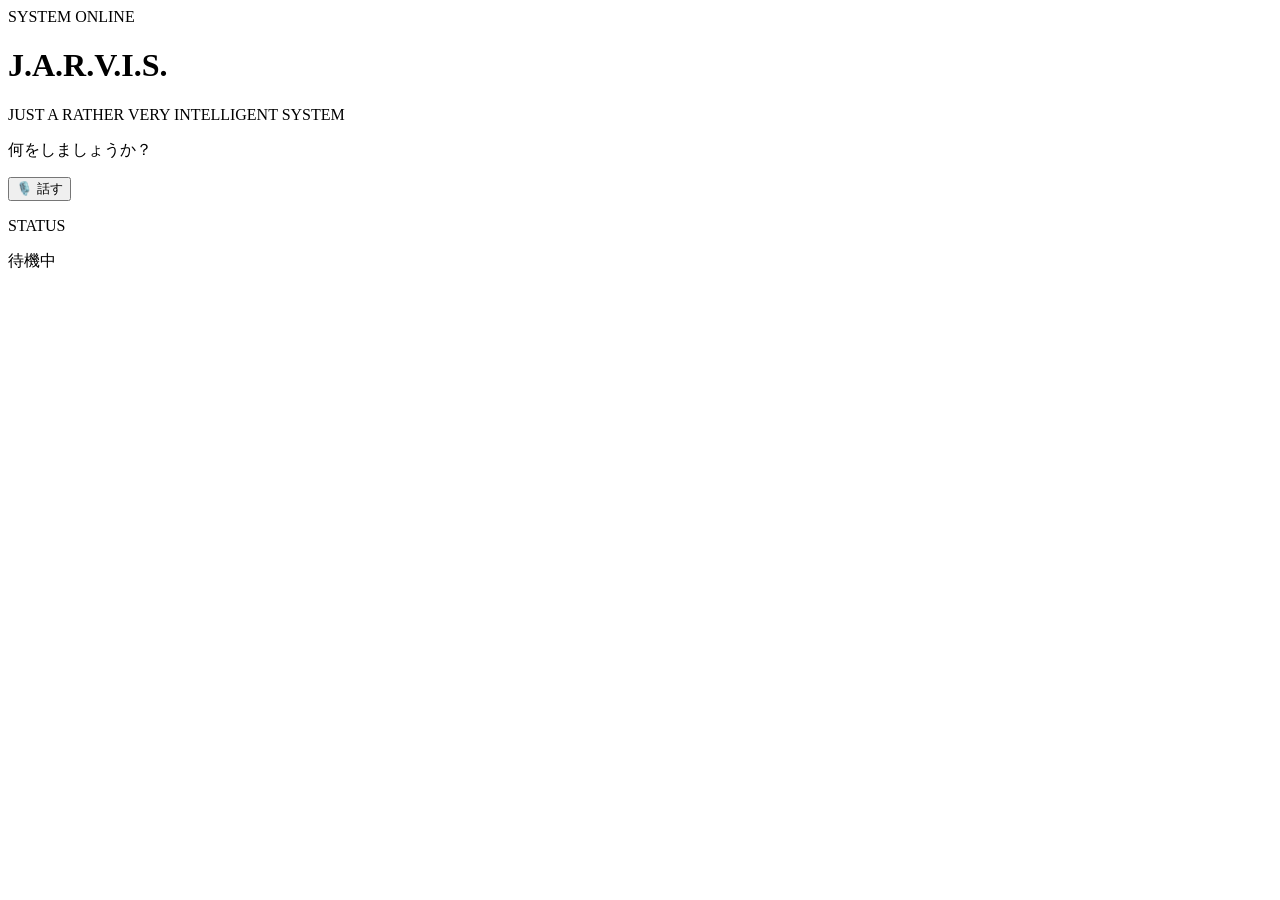
==== Jarvis/index.html @ aa0f928d "index.html を更新" ====
<!DOCTYPE html>
<html lang="ja">
<head>
  <meta charset="UTF-8">
  <meta name="viewport" content="width=device-width, initial-scale=1.0">
  <title>J.A.R.V.I.S.</title>
  <link rel="stylesheet" href="style.css">
</head>

<body>

  <main class="jarvis">
    <div class="status">
      <span class="status-dot"></span>
      SYSTEM ONLINE
    </div>

    <h1>J.A.R.V.I.S.</h1>

    <p class="subtitle">JUST A RATHER VERY INTELLIGENT SYSTEM</p>

    <div class="core">
      <div class="core-inner"></div>
    </div>

    <p id="message">何をしましょうか？</p>

    <button id="talkButton">
      🎙️ 話す
    </button>

    <div class="activity">
      <p>STATUS</p>
      <span id="statusText">待機中</span>
    </div>
  </main>

  <script src="app.js"></script>
</body>
</html>
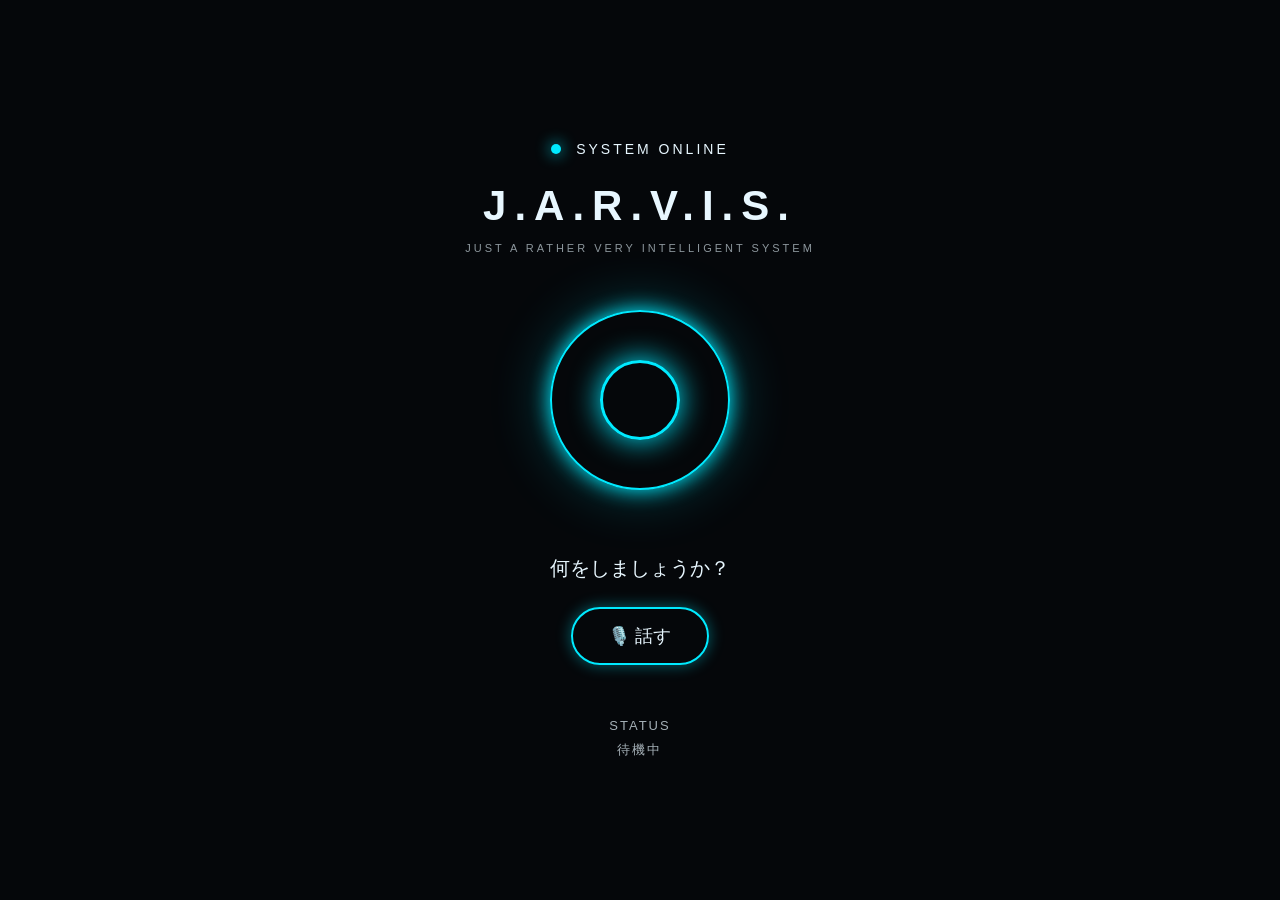
==== commit 40abab24: "index.html を更新" ====
--- a/Jarvis/index.html
+++ b/Jarvis/index.html
@@ -2,39 +2,77 @@
 <html lang="ja">
 <head>
   <meta charset="UTF-8">
-  <meta name="viewport" content="width=device-width, initial-scale=1.0">
+
+  <meta
+    name="viewport"
+    content="width=device-width, initial-scale=1.0"
+  >
+
   <title>J.A.R.V.I.S.</title>
-  <link rel="stylesheet" href="style.css">
+
+  <link
+    rel="stylesheet"
+    href="style.css"
+  >
 </head>
 
 <body>
 
   <main class="jarvis">
+
     <div class="status">
       <span class="status-dot"></span>
       SYSTEM ONLINE
     </div>
 
-    <h1>J.A.R.V.I.S.</h1>
 
-    <p class="subtitle">JUST A RATHER VERY INTELLIGENT SYSTEM</p>
+    <h1>
+      J.A.R.V.I.S.
+    </h1>
+
+
+    <p class="subtitle">
+      JUST A RATHER VERY INTELLIGENT SYSTEM
+    </p>
+
 
     <div class="core">
       <div class="core-inner"></div>
     </div>
 
-    <p id="message">何をしましょうか？</p>
+
+    <p id="message">
+      何をしましょうか？
+    </p>
+
 
     <button id="talkButton">
       🎙️ 話す
     </button>
 
+
     <div class="activity">
-      <p>STATUS</p>
-      <span id="statusText">待機中</span>
+
+      <p>
+        STATUS
+      </p>
+
+      <span id="statusText">
+        待機中
+      </span>
+
     </div>
+
   </main>
 
-  <script src="app.js"></script>
+
+  <!--
+    ?v=3 を付けて、
+    iPhone Safariの古いapp.jsキャッシュを
+    強制的に更新する
+  -->
+
+  <script src="app.js?v=3"></script>
+
 </body>
 </html>
--- a/Jarvis/style.css
+++ b/Jarvis/style.css
@@ -0,0 +1,121 @@
+* {
+  box-sizing: border-box;
+}
+
+body {
+  margin: 0;
+  min-height: 100vh;
+  background: #05070a;
+  color: #e8f7ff;
+  font-family: Arial, sans-serif;
+  display: flex;
+  justify-content: center;
+  align-items: center;
+}
+
+.jarvis {
+  width: 100%;
+  max-width: 700px;
+  min-height: 100vh;
+  padding: 60px 25px;
+  text-align: center;
+  display: flex;
+  flex-direction: column;
+  justify-content: center;
+  align-items: center;
+}
+
+.status {
+  font-size: 14px;
+  letter-spacing: 3px;
+  margin-bottom: 25px;
+}
+
+.status-dot {
+  display: inline-block;
+  width: 10px;
+  height: 10px;
+  background: #00eaff;
+  border-radius: 50%;
+  margin-right: 8px;
+  box-shadow: 0 0 15px #00eaff;
+}
+
+h1 {
+  margin: 0;
+  font-size: 42px;
+  letter-spacing: 8px;
+}
+
+.subtitle {
+  font-size: 11px;
+  letter-spacing: 3px;
+  opacity: 0.6;
+  margin-top: 12px;
+}
+
+.core {
+  width: 180px;
+  height: 180px;
+  margin: 45px 0;
+  border: 2px solid #00eaff;
+  border-radius: 50%;
+  display: flex;
+  justify-content: center;
+  align-items: center;
+  box-shadow:
+    0 0 20px #00eaff,
+    0 0 60px rgba(0, 234, 255, 0.3);
+  animation: pulse 2s infinite;
+}
+
+.core-inner {
+  width: 80px;
+  height: 80px;
+  border: 3px solid #00eaff;
+  border-radius: 50%;
+  box-shadow: 0 0 30px #00eaff;
+}
+
+@keyframes pulse {
+  0%, 100% {
+    transform: scale(1);
+    opacity: 0.8;
+  }
+
+  50% {
+    transform: scale(1.08);
+    opacity: 1;
+  }
+}
+
+#message {
+  font-size: 20px;
+  margin-bottom: 25px;
+}
+
+#talkButton {
+  border: 2px solid #00eaff;
+  background: transparent;
+  color: #e8f7ff;
+  padding: 15px 35px;
+  border-radius: 30px;
+  font-size: 18px;
+  cursor: pointer;
+  box-shadow: 0 0 15px rgba(0, 234, 255, 0.4);
+}
+
+#talkButton:active {
+  transform: scale(0.95);
+}
+
+.activity {
+  margin-top: 40px;
+  font-size: 13px;
+  letter-spacing: 2px;
+  opacity: 0.7;
+}
+
+.activity p {
+  margin-bottom: 8px;
+}
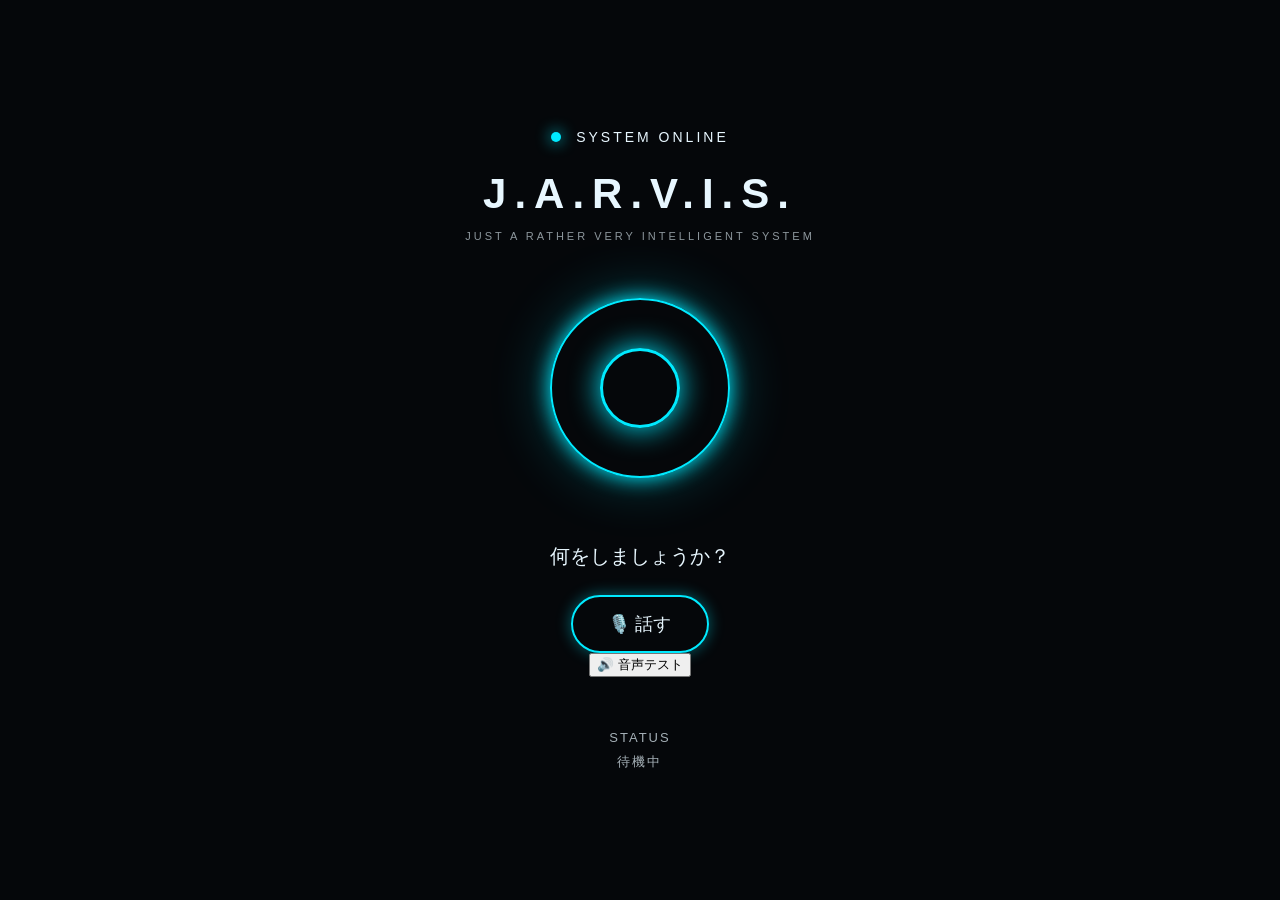
==== commit c1579f75: "index.html を更新" ====
--- a/Jarvis/index.html
+++ b/Jarvis/index.html
@@ -25,31 +25,29 @@
       SYSTEM ONLINE
     </div>
 
-
     <h1>
       J.A.R.V.I.S.
     </h1>
-
 
     <p class="subtitle">
       JUST A RATHER VERY INTELLIGENT SYSTEM
     </p>
 
-
     <div class="core">
       <div class="core-inner"></div>
     </div>
-
 
     <p id="message">
       何をしましょうか？
     </p>
 
-
     <button id="talkButton">
       🎙️ 話す
     </button>
 
+    <button id="audioTestButton">
+      🔊 音声テスト
+    </button>
 
     <div class="activity">
 
@@ -65,14 +63,7 @@
 
   </main>
 
-
-  <!--
-    ?v=3 を付けて、
-    iPhone Safariの古いapp.jsキャッシュを
-    強制的に更新する
-  -->
-
-  <script src="app.js?v=3"></script>
+  <script src="app.js?v=10"></script>
 
 </body>
 </html>
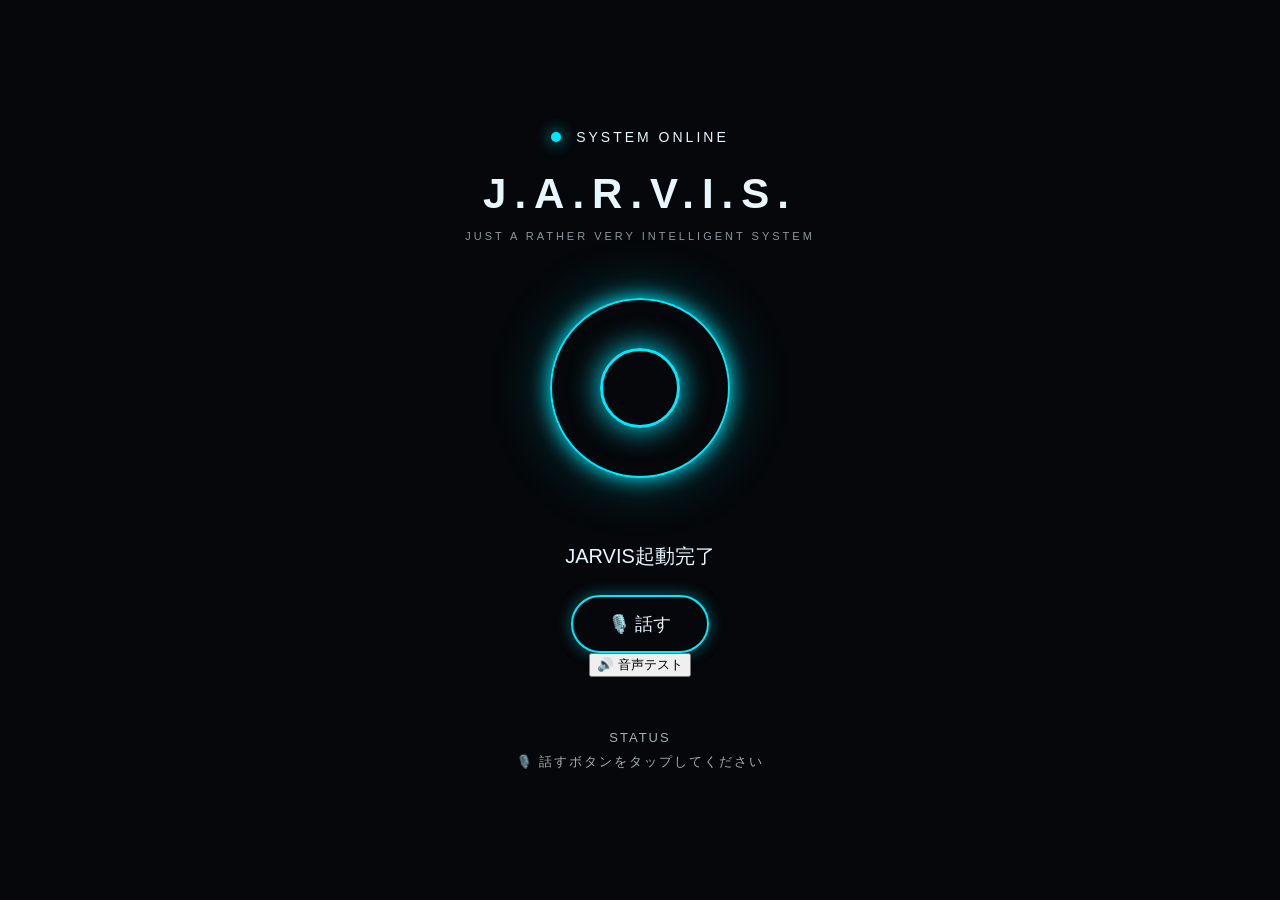
==== commit d50affc5: "index.html を更新" ====
--- a/Jarvis/index.html
+++ b/Jarvis/index.html
@@ -45,6 +45,22 @@
       🎙️ 話す
     </button>
 
+    <button
+      id="stopButton"
+      style="
+        display:none;
+        margin-top:10px;
+        background:#8b0000;
+        color:white;
+        border:none;
+        padding:12px 24px;
+        border-radius:8px;
+        font-size:16px;
+      "
+    >
+      ⏹️ 停止
+    </button>
+
     <button id="audioTestButton">
       🔊 音声テスト
     </button>
@@ -63,7 +79,7 @@
 
   </main>
 
-  <script src="app.js?v=10"></script>
+  <script src="app.js?v=11"></script>
 
 </body>
 </html>
